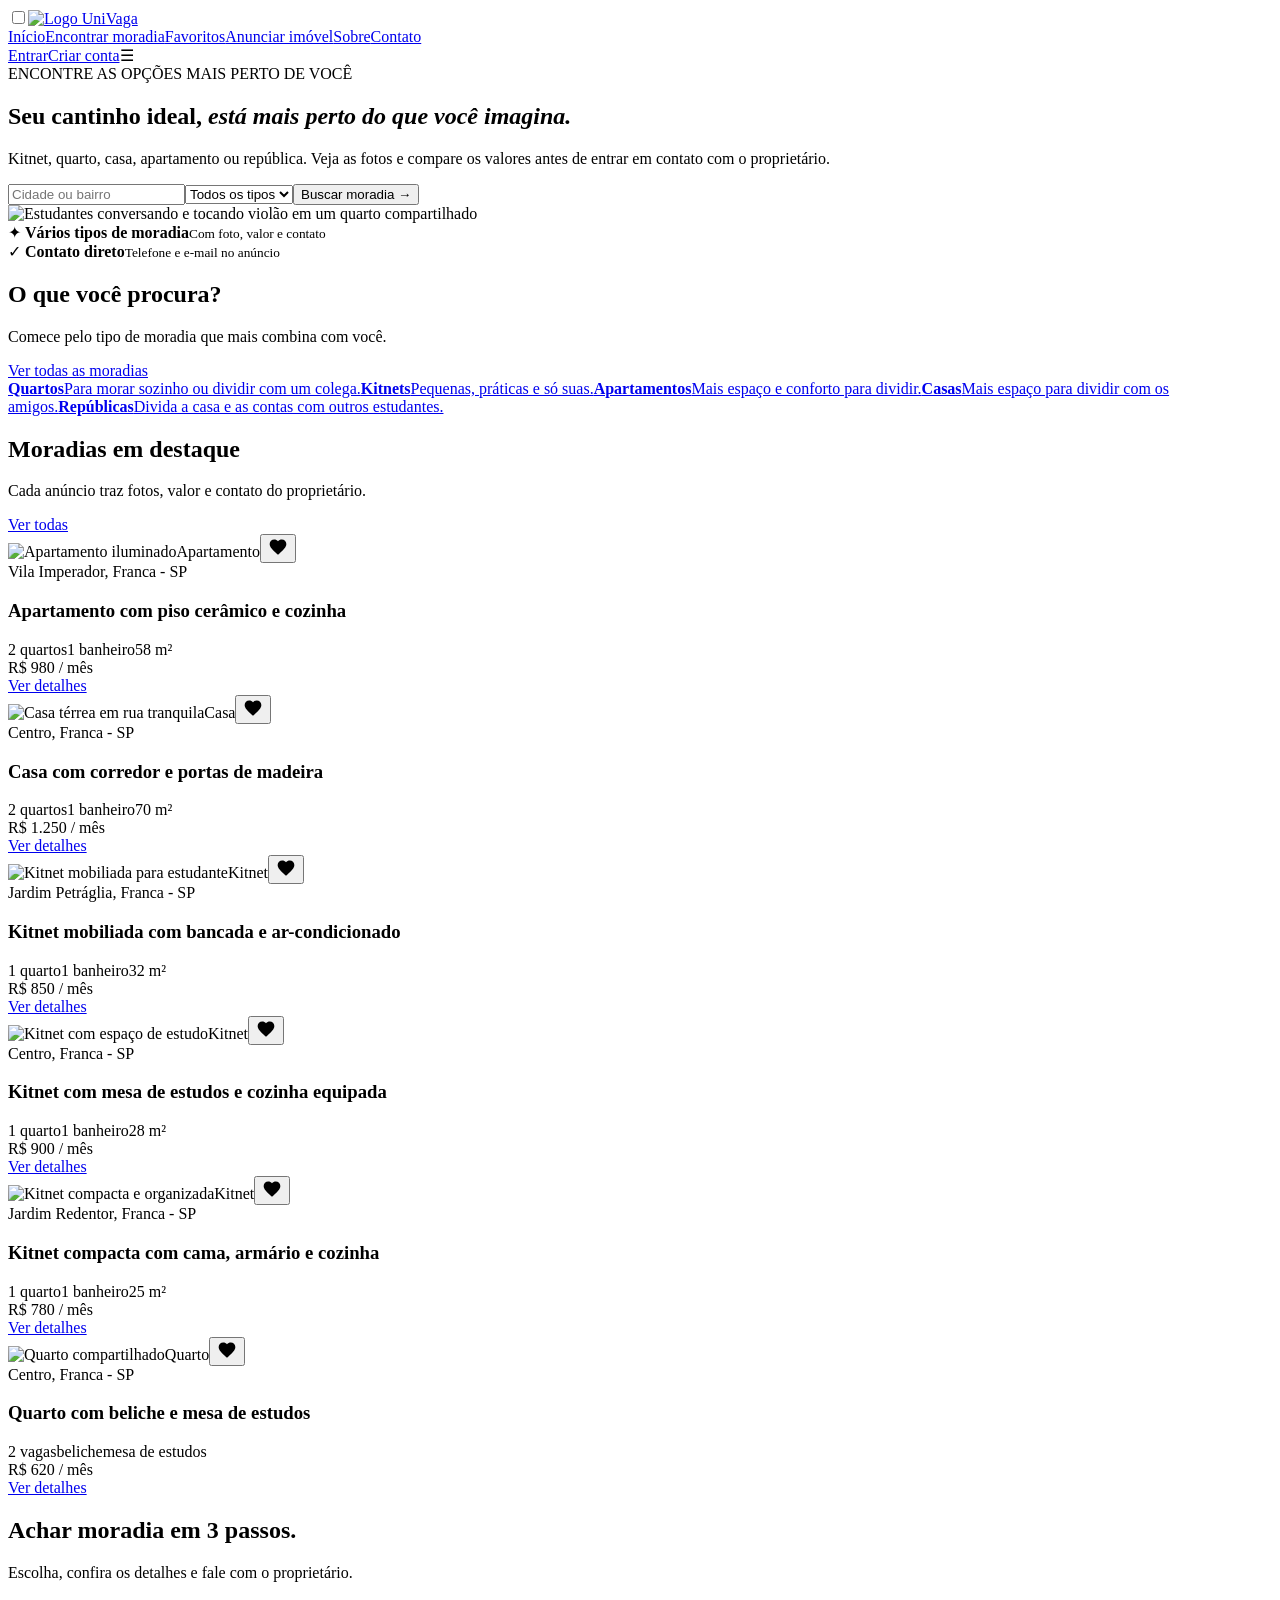
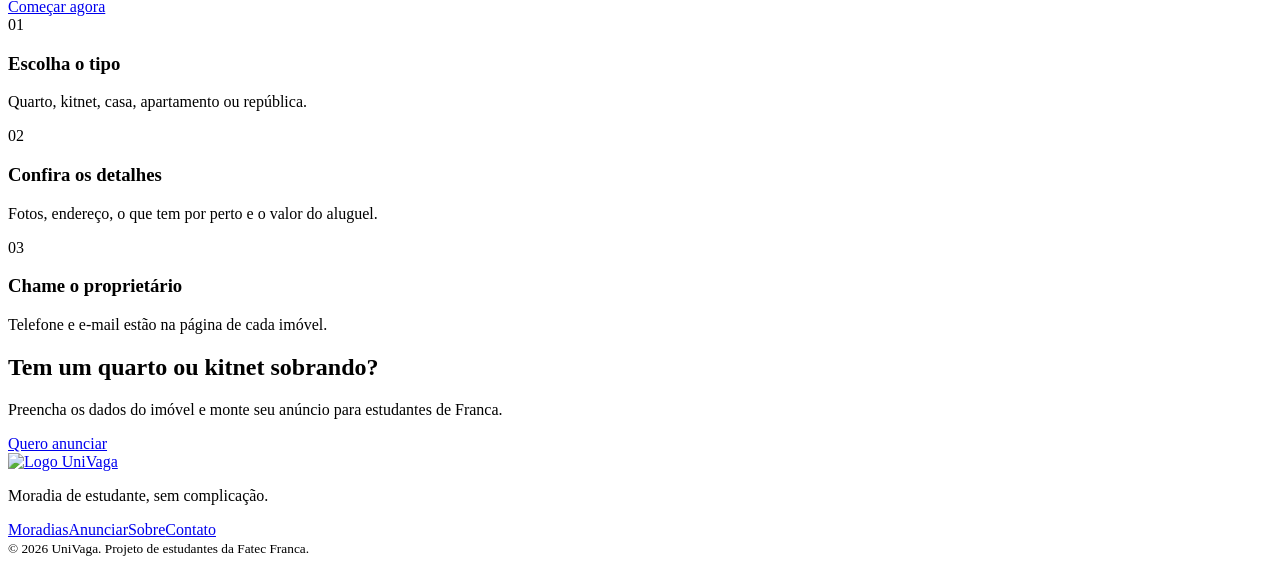
==== index.html @ 0ebf96d7 "Add files via upload" ====
<!doctype html>
<html lang="pt-BR">
  <head>
    <meta charset="utf-8" />
    <meta name="viewport" content="width=device-width,initial-scale=1" />
    <title>Início — UniVaga</title>
        <link rel="preconnect" href="https://fonts.googleapis.com" />
    <link rel="preconnect" href="https://fonts.gstatic.com" crossorigin />
    <link href="https://fonts.googleapis.com/css2?family=Lora:wght@600;700&family=Public+Sans:wght@400;500;600;700&display=swap" rel="stylesheet" />
    <link rel="stylesheet" href="css/style.css" />
  </head>
  <body class="">
    <header class="site-header">
      <input
        type="checkbox"
        id="menu-check"
        class="menu-check"
        aria-hidden="true"
      /><a class="brand" href="index.html" aria-label="UniVaga início"
        ><span class="brand-mark"
          ><img src="foto/logo.png" alt="Logo UniVaga" /></span
      ></a>
      <nav class="main-nav">
        <a class="active" href="index.html">Início</a
        ><a href="buscar.html">Encontrar moradia</a
        ><a href="favoritos.html">Favoritos</a
        ><a href="anunciar.html">Anunciar imóvel</a><a href="sobre.html">Sobre</a><a href="contato.html">Contato</a>
      </nav>
      <div class="header-actions">
        <a class="text-link" href="login.html">Entrar</a
        ><a class="btn btn-primary btn-small" href="cadastro.html"
          >Criar conta</a
        ><label class="menu-toggle" for="menu-check" aria-label="Abrir menu"
          >☰</label
        >
      </div>
    </header>
    <main>
      <section class="hero">
        <div class="hero-copy">
          <span class="eyebrow"><span class="eyebrow-dot"></span>ENCONTRE AS OPÇÕES MAIS PERTO DE VOCÊ</span>
          <h1>Seu cantinho ideal, <em>está mais perto do que você imagina.</em></h1>
          <p>
            Kitnet, quarto, casa, apartamento ou república. Veja as fotos e compare
            os valores antes de entrar em contato com o proprietário.
          </p>
          <form class="hero-search" action="buscar.html" method="get">
            <label class="search-field"
              ><input name="q" placeholder="Cidade ou bairro" /></label
            ><label class="search-field"
              ><select name="tipo">
                <option value="">Todos os tipos</option>
                <option>Quarto</option>
                <option>Kitnet</option>
                <option>Apartamento</option>
                <option>Casa</option>
                <option>República</option>
              </select></label
            ><button class="btn btn-primary" type="submit">
              Buscar moradia →</button>
          </form>
        </div>
        <div class="hero-visual">
          <div class="hero-photo">
            <img
              class="main-photo"
              src="foto/hero-estudantes.jpg"
              alt="Estudantes conversando e tocando violão em um quarto compartilhado"
            />
          </div>
          <div class="floating-note note-top">
            <span class="note-icon">✦</span>
            <span><strong>Vários tipos de moradia</strong><small>Com foto, valor e contato</small></span>
          </div>
          <div class="floating-note note-bottom">
            <span class="note-icon">✓</span>
            <span><strong>Contato direto</strong><small>Telefone e e-mail no anúncio</small></span>
          </div>
        </div>
      </section>
      <section class="type-section section-wrap">
        <div class="section-heading">
          <div>
            <h2>O que você procura?</h2>
            <p>Comece pelo tipo de moradia que mais combina com você.</p>
          </div>
          <a class="arrow-link" href="buscar.html">Ver todas as moradias</a>
        </div>
        <div class="type-grid">
          <a class="type-card" href="buscar.html?tipo=Quarto"
            ><strong>Quartos</strong
            ><span>Para morar sozinho ou dividir com um colega.</span
            ></a
          ><a class="type-card" href="buscar.html?tipo=Kitnet"
            ><strong>Kitnets</strong
            ><span>Pequenas, práticas e só suas.</span
            ></a
          ><a class="type-card" href="buscar.html?tipo=Apartamento"
            ><strong>Apartamentos</strong
            ><span>Mais espaço e conforto para dividir.</span
            ></a
          ><a class="type-card" href="buscar.html?tipo=Casa"
            ><strong>Casas</strong
            ><span>Mais espaço para dividir com os amigos.</span
            ></a
          ><a class="type-card" href="buscar.html?tipo=República"
            ><strong>Repúblicas</strong
            ><span>Divida a casa e as contas com outros estudantes.</span
            ></a
          >
        </div>
      </section>
      <section class="featured-section">
        <div class="section-wrap">
          <div class="section-heading">
            <div>
              <h2>Moradias em destaque</h2>
              <p>Cada anúncio traz fotos, valor e contato do proprietário.</p>
            </div>
            <a class="arrow-link" href="buscar.html">Ver todas</a>
          </div>
          <div class="listing-grid">
            <article class="listing-card" data-id="imovel-1" data-tipo="Apartamento" data-preco="980">
              <div class="listing-image">
                <img
                  src="foto/cozinha-apartamento.jpg"
                  alt="Apartamento iluminado"
                /><span class="listing-tag">Apartamento</span><button type="button" class="favorite-btn" data-fav="imovel-1" aria-pressed="false" aria-label="Salvar nos favoritos"><svg viewBox="0 0 24 24" width="20" height="20" aria-hidden="true"><path d="M12 21.35l-1.45-1.32C5.4 15.36 2 12.28 2 8.5 2 5.42 4.42 3 7.5 3c1.74 0 3.41.81 4.5 2.09C13.09 3.81 14.76 3 16.5 3 19.58 3 22 5.42 22 8.5c0 3.78-3.4 6.86-8.55 11.54L12 21.35z"/></svg></button>
              </div>
              <div class="listing-content">
                <div class="listing-location">
                  Vila Imperador, Franca - SP
                </div>
                <h3 class="listing-title">
                  Apartamento com piso cerâmico e cozinha
                </h3>
                <div class="listing-features">
                  <span>2 quartos</span><span>1 banheiro</span
                  ><span>58 m²</span>
                </div>
                <div class="listing-bottom">
                  <div class="listing-price">R$ 980 / mês</div>
                  <a class="detail-link" href="detalhes.html#imovel-1"
                    >Ver detalhes</a
                  >
                </div>
              </div>
            </article>
            <article class="listing-card" data-id="imovel-2" data-tipo="Casa" data-preco="1250">
              <div class="listing-image">
                <img
                  src="foto/casa-fachada-2.jpg"
                  alt="Casa térrea em rua tranquila"
                /><span class="listing-tag">Casa</span><button type="button" class="favorite-btn" data-fav="imovel-2" aria-pressed="false" aria-label="Salvar nos favoritos"><svg viewBox="0 0 24 24" width="20" height="20" aria-hidden="true"><path d="M12 21.35l-1.45-1.32C5.4 15.36 2 12.28 2 8.5 2 5.42 4.42 3 7.5 3c1.74 0 3.41.81 4.5 2.09C13.09 3.81 14.76 3 16.5 3 19.58 3 22 5.42 22 8.5c0 3.78-3.4 6.86-8.55 11.54L12 21.35z"/></svg></button>
              </div>
              <div class="listing-content">
                <div class="listing-location">Centro, Franca - SP</div>
                <h3 class="listing-title">
                  Casa com corredor e portas de madeira
                </h3>
                <div class="listing-features">
                  <span>2 quartos</span><span>1 banheiro</span
                  ><span>70 m²</span>
                </div>
                <div class="listing-bottom">
                  <div class="listing-price">R$ 1.250 / mês</div>
                  <a class="detail-link" href="detalhes.html#imovel-2"
                    >Ver detalhes</a
                  >
                </div>
              </div>
            </article>
            <article class="listing-card" data-id="imovel-3" data-tipo="Kitnet" data-preco="850">
              <div class="listing-image">
                <img
                  src="foto/kitnet-1.jpg"
                  alt="Kitnet mobiliada para estudante"
                /><span class="listing-tag">Kitnet</span><button type="button" class="favorite-btn" data-fav="imovel-3" aria-pressed="false" aria-label="Salvar nos favoritos"><svg viewBox="0 0 24 24" width="20" height="20" aria-hidden="true"><path d="M12 21.35l-1.45-1.32C5.4 15.36 2 12.28 2 8.5 2 5.42 4.42 3 7.5 3c1.74 0 3.41.81 4.5 2.09C13.09 3.81 14.76 3 16.5 3 19.58 3 22 5.42 22 8.5c0 3.78-3.4 6.86-8.55 11.54L12 21.35z"/></svg></button>
              </div>
              <div class="listing-content">
                <div class="listing-location">
                  Jardim Petráglia, Franca - SP
                </div>
                <h3 class="listing-title">
                  Kitnet mobiliada com bancada e ar-condicionado
                </h3>
                <div class="listing-features">
                  <span>1 quarto</span><span>1 banheiro</span
                  ><span>32 m²</span>
                </div>
                <div class="listing-bottom">
                  <div class="listing-price">R$ 850 / mês</div>
                  <a class="detail-link" href="detalhes.html#imovel-3"
                    >Ver detalhes</a
                  >
                </div>
              </div>
            </article>
            <article class="listing-card" data-id="imovel-4" data-tipo="Kitnet" data-preco="900">
              <div class="listing-image">
                <img
                  src="foto/kitnet-2.jpg"
                  alt="Kitnet com espaço de estudo"
                /><span class="listing-tag">Kitnet</span><button type="button" class="favorite-btn" data-fav="imovel-4" aria-pressed="false" aria-label="Salvar nos favoritos"><svg viewBox="0 0 24 24" width="20" height="20" aria-hidden="true"><path d="M12 21.35l-1.45-1.32C5.4 15.36 2 12.28 2 8.5 2 5.42 4.42 3 7.5 3c1.74 0 3.41.81 4.5 2.09C13.09 3.81 14.76 3 16.5 3 19.58 3 22 5.42 22 8.5c0 3.78-3.4 6.86-8.55 11.54L12 21.35z"/></svg></button>
              </div>
              <div class="listing-content">
                <div class="listing-location">Centro, Franca - SP</div>
                <h3 class="listing-title">
                  Kitnet com mesa de estudos e cozinha equipada
                </h3>
                <div class="listing-features">
                  <span>1 quarto</span><span>1 banheiro</span
                  ><span>28 m²</span>
                </div>
                <div class="listing-bottom">
                  <div class="listing-price">R$ 900 / mês</div>
                  <a class="detail-link" href="detalhes.html#imovel-4"
                    >Ver detalhes</a
                  >
                </div>
              </div>
            </article>
            <article class="listing-card" data-id="imovel-5" data-tipo="Kitnet" data-preco="780">
              <div class="listing-image">
                <img
                  src="foto/kitnet-3.jpg"
                  alt="Kitnet compacta e organizada"
                /><span class="listing-tag">Kitnet</span><button type="button" class="favorite-btn" data-fav="imovel-5" aria-pressed="false" aria-label="Salvar nos favoritos"><svg viewBox="0 0 24 24" width="20" height="20" aria-hidden="true"><path d="M12 21.35l-1.45-1.32C5.4 15.36 2 12.28 2 8.5 2 5.42 4.42 3 7.5 3c1.74 0 3.41.81 4.5 2.09C13.09 3.81 14.76 3 16.5 3 19.58 3 22 5.42 22 8.5c0 3.78-3.4 6.86-8.55 11.54L12 21.35z"/></svg></button>
              </div>
              <div class="listing-content">
                <div class="listing-location">
                  Jardim Redentor, Franca - SP
                </div>
                <h3 class="listing-title">
                  Kitnet compacta com cama, armário e cozinha
                </h3>
                <div class="listing-features">
                  <span>1 quarto</span><span>1 banheiro</span
                  ><span>25 m²</span>
                </div>
                <div class="listing-bottom">
                  <div class="listing-price">R$ 780 / mês</div>
                  <a class="detail-link" href="detalhes.html#imovel-5"
                    >Ver detalhes</a
                  >
                </div>
              </div>
            </article>
            <article class="listing-card" data-id="imovel-6" data-tipo="Quarto" data-preco="620">
              <div class="listing-image">
                <img
                  src="foto/quarto-compartilhado-1.jpg"
                  alt="Quarto compartilhado"
                /><span class="listing-tag">Quarto</span><button type="button" class="favorite-btn" data-fav="imovel-6" aria-pressed="false" aria-label="Salvar nos favoritos"><svg viewBox="0 0 24 24" width="20" height="20" aria-hidden="true"><path d="M12 21.35l-1.45-1.32C5.4 15.36 2 12.28 2 8.5 2 5.42 4.42 3 7.5 3c1.74 0 3.41.81 4.5 2.09C13.09 3.81 14.76 3 16.5 3 19.58 3 22 5.42 22 8.5c0 3.78-3.4 6.86-8.55 11.54L12 21.35z"/></svg></button>
              </div>
              <div class="listing-content">
                <div class="listing-location">Centro, Franca - SP</div>
                <h3 class="listing-title">
                  Quarto com beliche e mesa de estudos
                </h3>
                <div class="listing-features">
                  <span>2 vagas</span><span>beliche</span
                  ><span>mesa de estudos</span>
                </div>
                <div class="listing-bottom">
                  <div class="listing-price">R$ 620 / mês</div>
                  <a class="detail-link" href="detalhes.html#imovel-6"
                    >Ver detalhes</a
                  >
                </div>
              </div>
            </article>
          </div>
        </div>
      </section>
      <section class="steps-section section-wrap">
        <div class="steps-intro">
          <h2>Achar moradia em 3 passos.</h2>
          <p>Escolha, confira os detalhes e fale com o proprietário.</p>
          <a class="btn btn-primary" href="buscar.html">Começar agora</a>
        </div>
        <div class="steps-list">
          <article>
            <span class="step-number">01</span>
            <div>
              <h3>Escolha o tipo</h3>
              <p>Quarto, kitnet, casa, apartamento ou república.</p>
            </div>
          </article>
          <article>
            <span class="step-number">02</span>
            <div>
              <h3>Confira os detalhes</h3>
              <p>Fotos, endereço, o que tem por perto e o valor do aluguel.</p>
            </div>
          </article>
          <article>
            <span class="step-number">03</span>
            <div>
              <h3>Chame o proprietário</h3>
              <p>Telefone e e-mail estão na página de cada imóvel.</p>
            </div>
          </article>
        </div>
      </section>
      <section class="owner-cta">
        <div>
          <h2>Tem um quarto ou kitnet sobrando?</h2>
          <p>
            Preencha os dados do imóvel e monte seu anúncio para estudantes de
            Franca.
          </p>
        </div>
        <a class="btn btn-white" href="anunciar.html">Quero anunciar</a>
      </section>
    </main>
    <footer class="site-footer">
      <a class="brand footer-brand" href="index.html"
        ><span class="brand-mark"
          ><img src="foto/logo.png" alt="Logo UniVaga" /></span
      ></a>
      <p>Moradia de estudante, sem complicação.</p>
      <div class="footer-links">
        <a href="buscar.html">Moradias</a><a href="anunciar.html">Anunciar</a
        ><a href="sobre.html">Sobre</a
        ><a href="contato.html">Contato</a>
      </div>
      <small>© 2026 UniVaga. Projeto de estudantes da Fatec Franca.</small>
    </footer>
    <script src="js/main.js" defer></script>
  </body>
</html>
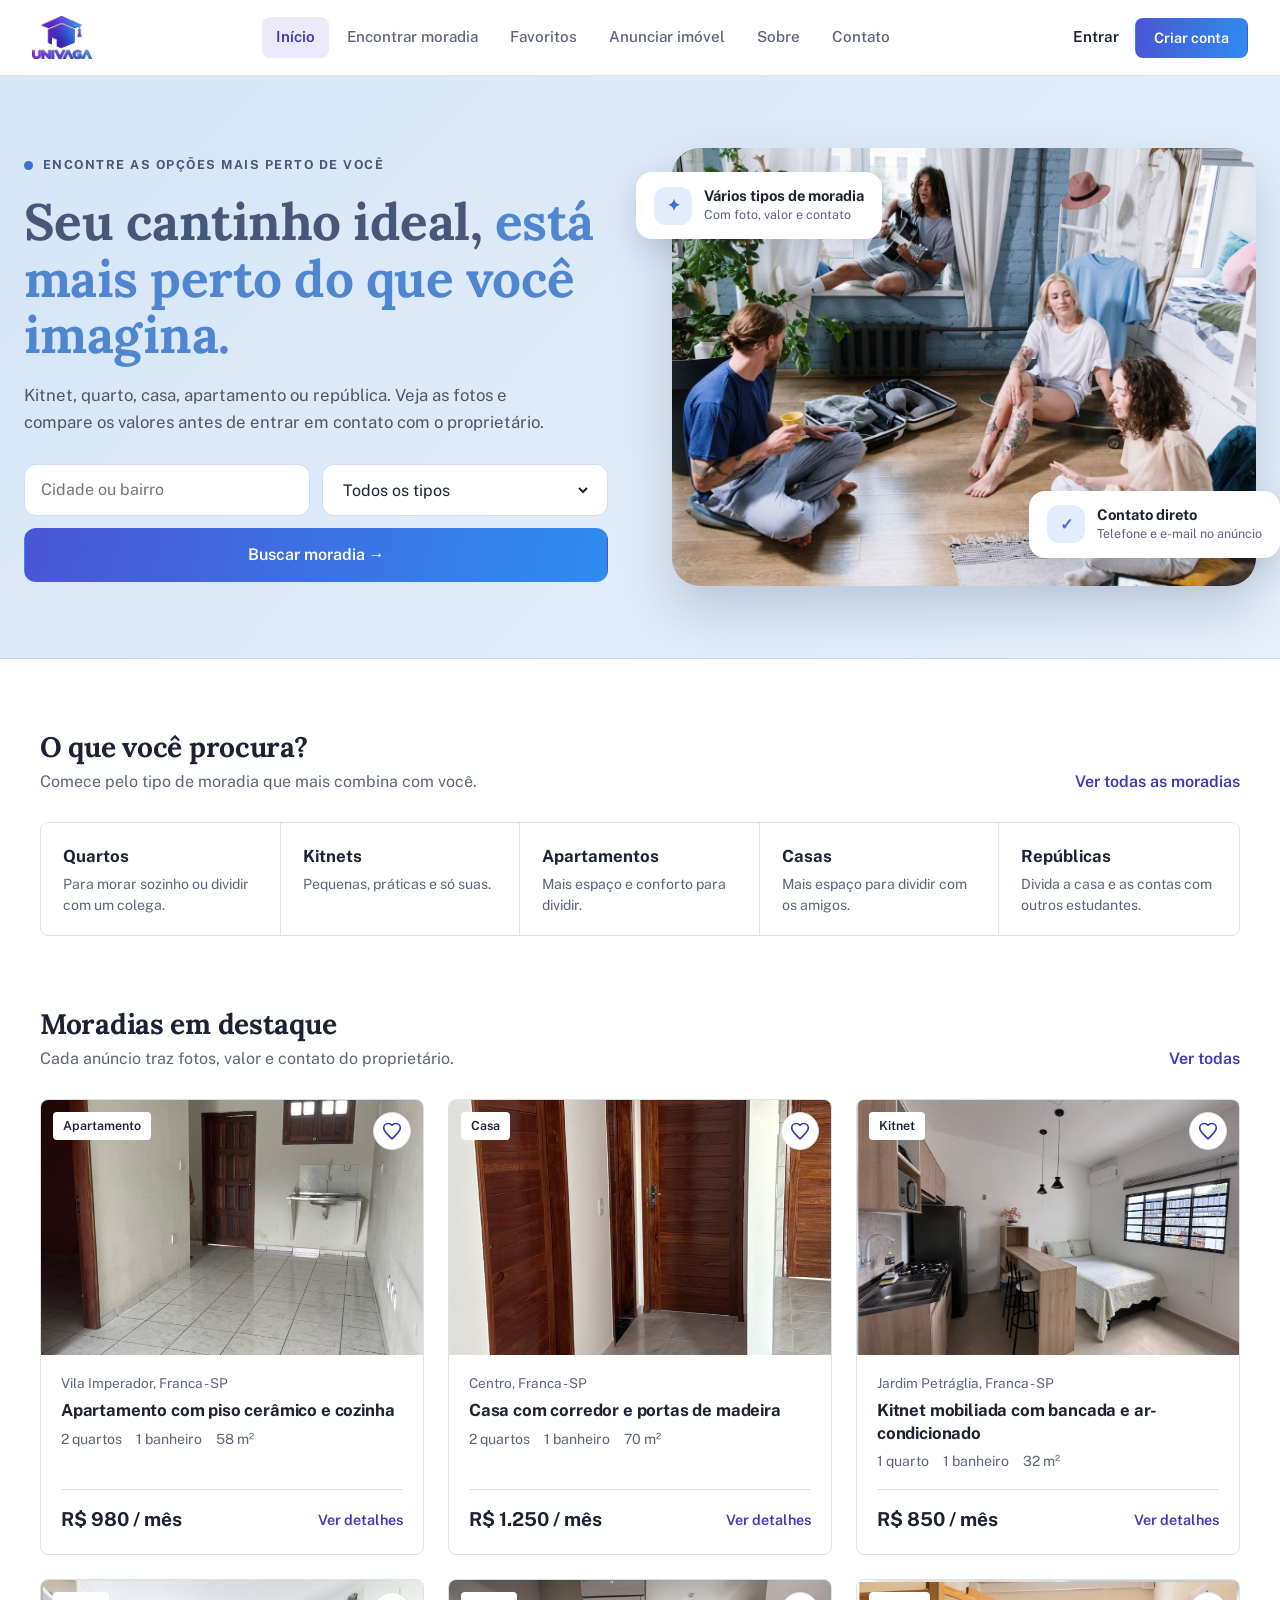
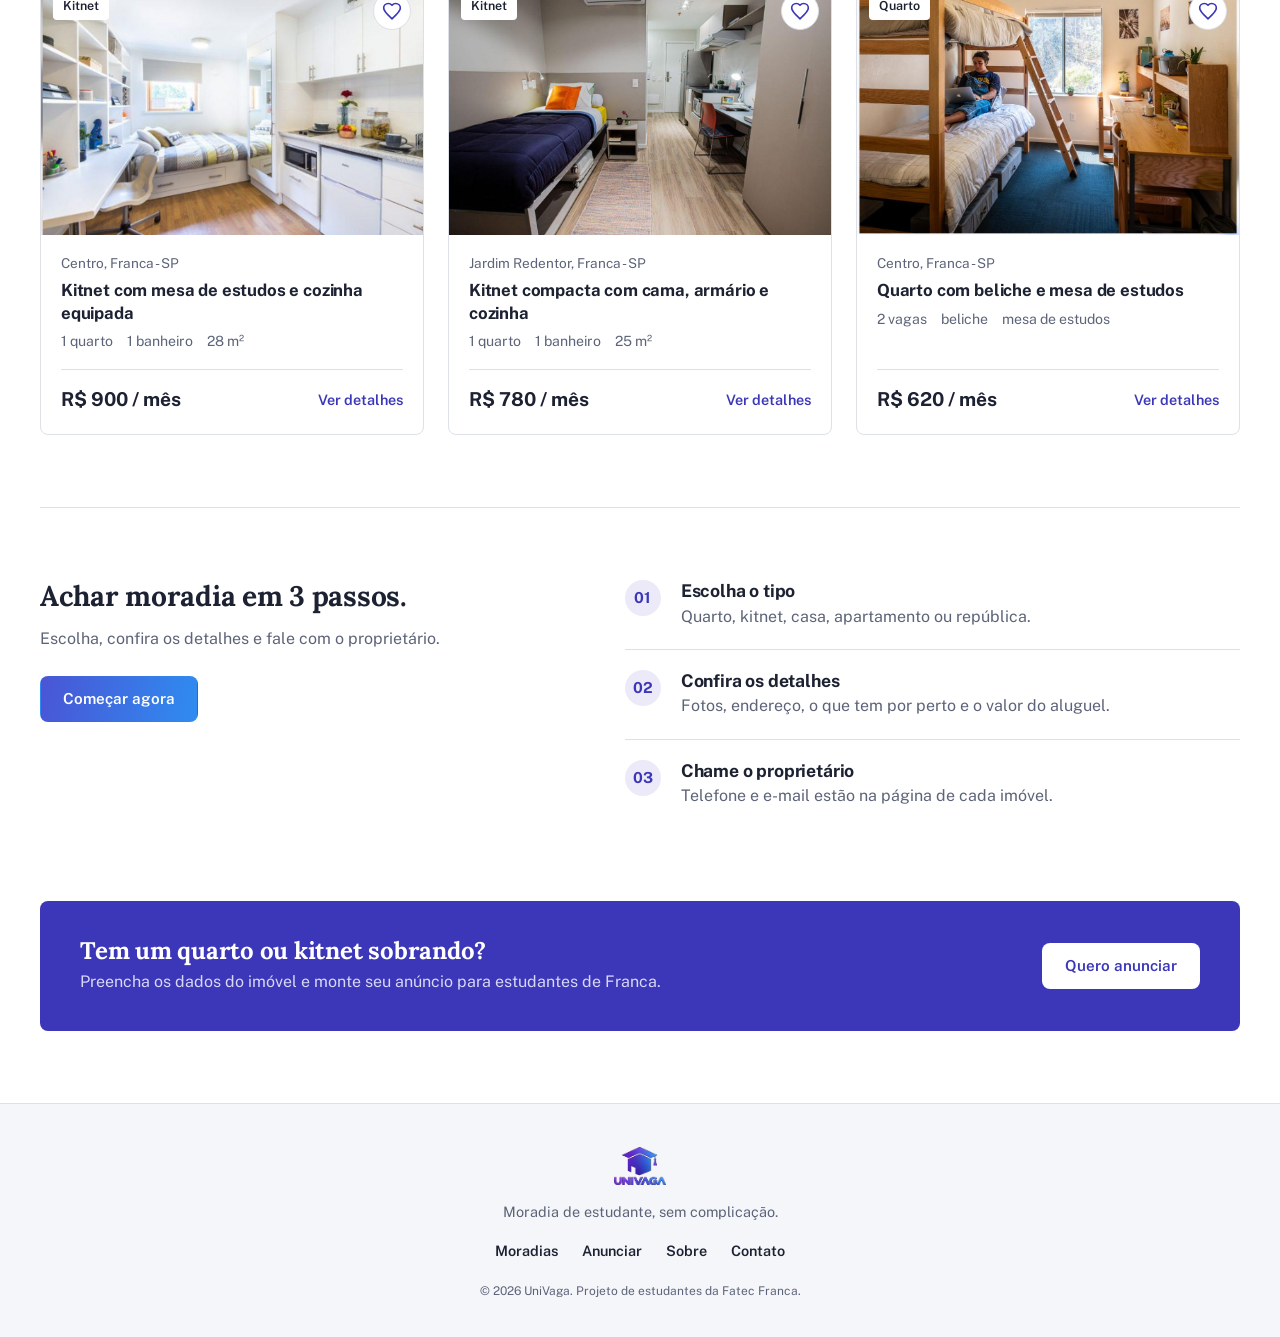
==== commit a1488624: "Atualiza README com links do Figma e do vídeo" ====
--- a/index.html
+++ b/index.html
@@ -4,35 +4,19 @@
     <meta charset="utf-8" />
     <meta name="viewport" content="width=device-width,initial-scale=1" />
     <title>Início — UniVaga</title>
-        <link rel="preconnect" href="https://fonts.googleapis.com" />
+    <link rel="preconnect" href="https://fonts.googleapis.com" />
     <link rel="preconnect" href="https://fonts.gstatic.com" crossorigin />
     <link href="https://fonts.googleapis.com/css2?family=Lora:wght@600;700&family=Public+Sans:wght@400;500;600;700&display=swap" rel="stylesheet" />
     <link rel="stylesheet" href="css/style.css" />
   </head>
   <body class="">
     <header class="site-header">
-      <input
-        type="checkbox"
-        id="menu-check"
-        class="menu-check"
-        aria-hidden="true"
-      /><a class="brand" href="index.html" aria-label="UniVaga início"
-        ><span class="brand-mark"
-          ><img src="foto/logo.png" alt="Logo UniVaga" /></span
-      ></a>
+      <input type="checkbox" id="menu-check" class="menu-check" aria-hidden="true" /><a class="brand" href="index.html" aria-label="UniVaga início"><span class="brand-mark"><img src="foto/logo.png" alt="Logo UniVaga" /></span></a>
       <nav class="main-nav">
-        <a class="active" href="index.html">Início</a
-        ><a href="buscar.html">Encontrar moradia</a
-        ><a href="favoritos.html">Favoritos</a
-        ><a href="anunciar.html">Anunciar imóvel</a><a href="sobre.html">Sobre</a><a href="contato.html">Contato</a>
+        <a class="active" href="index.html">Início</a><a href="buscar.html">Encontrar moradia</a><a href="favoritos.html">Favoritos</a><a href="anunciar.html">Anunciar imóvel</a><a href="sobre.html">Sobre</a><a href="contato.html">Contato</a>
       </nav>
       <div class="header-actions">
-        <a class="text-link" href="login.html">Entrar</a
-        ><a class="btn btn-primary btn-small" href="cadastro.html"
-          >Criar conta</a
-        ><label class="menu-toggle" for="menu-check" aria-label="Abrir menu"
-          >☰</label
-        >
+        <a class="text-link" href="login.html">Entrar</a><a class="btn btn-primary btn-small" href="cadastro.html">Criar conta</a><label class="menu-toggle" for="menu-check" aria-label="Abrir menu">☰</label>
       </div>
     </header>
     <main>
@@ -45,28 +29,20 @@
             os valores antes de entrar em contato com o proprietário.
           </p>
           <form class="hero-search" action="buscar.html" method="get">
-            <label class="search-field"
-              ><input name="q" placeholder="Cidade ou bairro" /></label
-            ><label class="search-field"
-              ><select name="tipo">
+            <label class="search-field"><input name="q" placeholder="Cidade ou bairro" /></label><label class="search-field"><select name="tipo">
                 <option value="">Todos os tipos</option>
                 <option>Quarto</option>
                 <option>Kitnet</option>
                 <option>Apartamento</option>
                 <option>Casa</option>
                 <option>República</option>
-              </select></label
-            ><button class="btn btn-primary" type="submit">
+              </select></label><button class="btn btn-primary" type="submit">
               Buscar moradia →</button>
           </form>
         </div>
         <div class="hero-visual">
           <div class="hero-photo">
-            <img
-              class="main-photo"
-              src="foto/hero-estudantes.jpg"
-              alt="Estudantes conversando e tocando violão em um quarto compartilhado"
-            />
+            <img class="main-photo" src="foto/hero-estudantes.jpg" alt="Estudantes conversando e tocando violão em um quarto compartilhado" />
           </div>
           <div class="floating-note note-top">
             <span class="note-icon">✦</span>
@@ -87,27 +63,7 @@
           <a class="arrow-link" href="buscar.html">Ver todas as moradias</a>
         </div>
         <div class="type-grid">
-          <a class="type-card" href="buscar.html?tipo=Quarto"
-            ><strong>Quartos</strong
-            ><span>Para morar sozinho ou dividir com um colega.</span
-            ></a
-          ><a class="type-card" href="buscar.html?tipo=Kitnet"
-            ><strong>Kitnets</strong
-            ><span>Pequenas, práticas e só suas.</span
-            ></a
-          ><a class="type-card" href="buscar.html?tipo=Apartamento"
-            ><strong>Apartamentos</strong
-            ><span>Mais espaço e conforto para dividir.</span
-            ></a
-          ><a class="type-card" href="buscar.html?tipo=Casa"
-            ><strong>Casas</strong
-            ><span>Mais espaço para dividir com os amigos.</span
-            ></a
-          ><a class="type-card" href="buscar.html?tipo=República"
-            ><strong>Repúblicas</strong
-            ><span>Divida a casa e as contas com outros estudantes.</span
-            ></a
-          >
+          <a class="type-card" href="buscar.html?tipo=Quarto"><strong>Quartos</strong><span>Para morar sozinho ou dividir com um colega.</span></a><a class="type-card" href="buscar.html?tipo=Kitnet"><strong>Kitnets</strong><span>Pequenas, práticas e só suas.</span></a><a class="type-card" href="buscar.html?tipo=Apartamento"><strong>Apartamentos</strong><span>Mais espaço e conforto para dividir.</span></a><a class="type-card" href="buscar.html?tipo=Casa"><strong>Casas</strong><span>Mais espaço para dividir com os amigos.</span></a><a class="type-card" href="buscar.html?tipo=República"><strong>Repúblicas</strong><span>Divida a casa e as contas com outros estudantes.</span></a>
         </div>
       </section>
       <section class="featured-section">
@@ -122,10 +78,7 @@
           <div class="listing-grid">
             <article class="listing-card" data-id="imovel-1" data-tipo="Apartamento" data-preco="980">
               <div class="listing-image">
-                <img
-                  src="foto/cozinha-apartamento.jpg"
-                  alt="Apartamento iluminado"
-                /><span class="listing-tag">Apartamento</span><button type="button" class="favorite-btn" data-fav="imovel-1" aria-pressed="false" aria-label="Salvar nos favoritos"><svg viewBox="0 0 24 24" width="20" height="20" aria-hidden="true"><path d="M12 21.35l-1.45-1.32C5.4 15.36 2 12.28 2 8.5 2 5.42 4.42 3 7.5 3c1.74 0 3.41.81 4.5 2.09C13.09 3.81 14.76 3 16.5 3 19.58 3 22 5.42 22 8.5c0 3.78-3.4 6.86-8.55 11.54L12 21.35z"/></svg></button>
+                <img src="foto/cozinha-apartamento.jpg" alt="Apartamento iluminado" /><span class="listing-tag">Apartamento</span><button type="button" class="favorite-btn" data-fav="imovel-1" aria-pressed="false" aria-label="Salvar nos favoritos"><svg viewBox="0 0 24 24" width="20" height="20" aria-hidden="true"><path d="M12 21.35l-1.45-1.32C5.4 15.36 2 12.28 2 8.5 2 5.42 4.42 3 7.5 3c1.74 0 3.41.81 4.5 2.09C13.09 3.81 14.76 3 16.5 3 19.58 3 22 5.42 22 8.5c0 3.78-3.4 6.86-8.55 11.54L12 21.35z"/></svg></button>
               </div>
               <div class="listing-content">
                 <div class="listing-location">
@@ -135,23 +88,17 @@
                   Apartamento com piso cerâmico e cozinha
                 </h3>
                 <div class="listing-features">
-                  <span>2 quartos</span><span>1 banheiro</span
-                  ><span>58 m²</span>
+                  <span>2 quartos</span><span>1 banheiro</span><span>58 m²</span>
                 </div>
                 <div class="listing-bottom">
                   <div class="listing-price">R$ 980 / mês</div>
-                  <a class="detail-link" href="detalhes.html#imovel-1"
-                    >Ver detalhes</a
-                  >
+                  <a class="detail-link" href="detalhes.html#imovel-1">Ver detalhes</a>
                 </div>
               </div>
             </article>
             <article class="listing-card" data-id="imovel-2" data-tipo="Casa" data-preco="1250">
               <div class="listing-image">
-                <img
-                  src="foto/casa-fachada-2.jpg"
-                  alt="Casa térrea em rua tranquila"
-                /><span class="listing-tag">Casa</span><button type="button" class="favorite-btn" data-fav="imovel-2" aria-pressed="false" aria-label="Salvar nos favoritos"><svg viewBox="0 0 24 24" width="20" height="20" aria-hidden="true"><path d="M12 21.35l-1.45-1.32C5.4 15.36 2 12.28 2 8.5 2 5.42 4.42 3 7.5 3c1.74 0 3.41.81 4.5 2.09C13.09 3.81 14.76 3 16.5 3 19.58 3 22 5.42 22 8.5c0 3.78-3.4 6.86-8.55 11.54L12 21.35z"/></svg></button>
+                <img src="foto/casa-fachada-2.jpg" alt="Casa térrea em rua tranquila" /><span class="listing-tag">Casa</span><button type="button" class="favorite-btn" data-fav="imovel-2" aria-pressed="false" aria-label="Salvar nos favoritos"><svg viewBox="0 0 24 24" width="20" height="20" aria-hidden="true"><path d="M12 21.35l-1.45-1.32C5.4 15.36 2 12.28 2 8.5 2 5.42 4.42 3 7.5 3c1.74 0 3.41.81 4.5 2.09C13.09 3.81 14.76 3 16.5 3 19.58 3 22 5.42 22 8.5c0 3.78-3.4 6.86-8.55 11.54L12 21.35z"/></svg></button>
               </div>
               <div class="listing-content">
                 <div class="listing-location">Centro, Franca - SP</div>
@@ -159,23 +106,17 @@
                   Casa com corredor e portas de madeira
                 </h3>
                 <div class="listing-features">
-                  <span>2 quartos</span><span>1 banheiro</span
-                  ><span>70 m²</span>
+                  <span>2 quartos</span><span>1 banheiro</span><span>70 m²</span>
                 </div>
                 <div class="listing-bottom">
                   <div class="listing-price">R$ 1.250 / mês</div>
-                  <a class="detail-link" href="detalhes.html#imovel-2"
-                    >Ver detalhes</a
-                  >
+                  <a class="detail-link" href="detalhes.html#imovel-2">Ver detalhes</a>
                 </div>
               </div>
             </article>
             <article class="listing-card" data-id="imovel-3" data-tipo="Kitnet" data-preco="850">
               <div class="listing-image">
-                <img
-                  src="foto/kitnet-1.jpg"
-                  alt="Kitnet mobiliada para estudante"
-                /><span class="listing-tag">Kitnet</span><button type="button" class="favorite-btn" data-fav="imovel-3" aria-pressed="false" aria-label="Salvar nos favoritos"><svg viewBox="0 0 24 24" width="20" height="20" aria-hidden="true"><path d="M12 21.35l-1.45-1.32C5.4 15.36 2 12.28 2 8.5 2 5.42 4.42 3 7.5 3c1.74 0 3.41.81 4.5 2.09C13.09 3.81 14.76 3 16.5 3 19.58 3 22 5.42 22 8.5c0 3.78-3.4 6.86-8.55 11.54L12 21.35z"/></svg></button>
+                <img src="foto/kitnet-1.jpg" alt="Kitnet mobiliada para estudante" /><span class="listing-tag">Kitnet</span><button type="button" class="favorite-btn" data-fav="imovel-3" aria-pressed="false" aria-label="Salvar nos favoritos"><svg viewBox="0 0 24 24" width="20" height="20" aria-hidden="true"><path d="M12 21.35l-1.45-1.32C5.4 15.36 2 12.28 2 8.5 2 5.42 4.42 3 7.5 3c1.74 0 3.41.81 4.5 2.09C13.09 3.81 14.76 3 16.5 3 19.58 3 22 5.42 22 8.5c0 3.78-3.4 6.86-8.55 11.54L12 21.35z"/></svg></button>
               </div>
               <div class="listing-content">
                 <div class="listing-location">
@@ -185,23 +126,17 @@
                   Kitnet mobiliada com bancada e ar-condicionado
                 </h3>
                 <div class="listing-features">
-                  <span>1 quarto</span><span>1 banheiro</span
-                  ><span>32 m²</span>
+                  <span>1 quarto</span><span>1 banheiro</span><span>32 m²</span>
                 </div>
                 <div class="listing-bottom">
                   <div class="listing-price">R$ 850 / mês</div>
-                  <a class="detail-link" href="detalhes.html#imovel-3"
-                    >Ver detalhes</a
-                  >
+                  <a class="detail-link" href="detalhes.html#imovel-3">Ver detalhes</a>
                 </div>
               </div>
             </article>
             <article class="listing-card" data-id="imovel-4" data-tipo="Kitnet" data-preco="900">
               <div class="listing-image">
-                <img
-                  src="foto/kitnet-2.jpg"
-                  alt="Kitnet com espaço de estudo"
-                /><span class="listing-tag">Kitnet</span><button type="button" class="favorite-btn" data-fav="imovel-4" aria-pressed="false" aria-label="Salvar nos favoritos"><svg viewBox="0 0 24 24" width="20" height="20" aria-hidden="true"><path d="M12 21.35l-1.45-1.32C5.4 15.36 2 12.28 2 8.5 2 5.42 4.42 3 7.5 3c1.74 0 3.41.81 4.5 2.09C13.09 3.81 14.76 3 16.5 3 19.58 3 22 5.42 22 8.5c0 3.78-3.4 6.86-8.55 11.54L12 21.35z"/></svg></button>
+                <img src="foto/kitnet-2.jpg" alt="Kitnet com espaço de estudo" /><span class="listing-tag">Kitnet</span><button type="button" class="favorite-btn" data-fav="imovel-4" aria-pressed="false" aria-label="Salvar nos favoritos"><svg viewBox="0 0 24 24" width="20" height="20" aria-hidden="true"><path d="M12 21.35l-1.45-1.32C5.4 15.36 2 12.28 2 8.5 2 5.42 4.42 3 7.5 3c1.74 0 3.41.81 4.5 2.09C13.09 3.81 14.76 3 16.5 3 19.58 3 22 5.42 22 8.5c0 3.78-3.4 6.86-8.55 11.54L12 21.35z"/></svg></button>
               </div>
               <div class="listing-content">
                 <div class="listing-location">Centro, Franca - SP</div>
@@ -209,23 +144,17 @@
                   Kitnet com mesa de estudos e cozinha equipada
                 </h3>
                 <div class="listing-features">
-                  <span>1 quarto</span><span>1 banheiro</span
-                  ><span>28 m²</span>
+                  <span>1 quarto</span><span>1 banheiro</span><span>28 m²</span>
                 </div>
                 <div class="listing-bottom">
                   <div class="listing-price">R$ 900 / mês</div>
-                  <a class="detail-link" href="detalhes.html#imovel-4"
-                    >Ver detalhes</a
-                  >
+                  <a class="detail-link" href="detalhes.html#imovel-4">Ver detalhes</a>
                 </div>
               </div>
             </article>
             <article class="listing-card" data-id="imovel-5" data-tipo="Kitnet" data-preco="780">
               <div class="listing-image">
-                <img
-                  src="foto/kitnet-3.jpg"
-                  alt="Kitnet compacta e organizada"
-                /><span class="listing-tag">Kitnet</span><button type="button" class="favorite-btn" data-fav="imovel-5" aria-pressed="false" aria-label="Salvar nos favoritos"><svg viewBox="0 0 24 24" width="20" height="20" aria-hidden="true"><path d="M12 21.35l-1.45-1.32C5.4 15.36 2 12.28 2 8.5 2 5.42 4.42 3 7.5 3c1.74 0 3.41.81 4.5 2.09C13.09 3.81 14.76 3 16.5 3 19.58 3 22 5.42 22 8.5c0 3.78-3.4 6.86-8.55 11.54L12 21.35z"/></svg></button>
+                <img src="foto/kitnet-3.jpg" alt="Kitnet compacta e organizada" /><span class="listing-tag">Kitnet</span><button type="button" class="favorite-btn" data-fav="imovel-5" aria-pressed="false" aria-label="Salvar nos favoritos"><svg viewBox="0 0 24 24" width="20" height="20" aria-hidden="true"><path d="M12 21.35l-1.45-1.32C5.4 15.36 2 12.28 2 8.5 2 5.42 4.42 3 7.5 3c1.74 0 3.41.81 4.5 2.09C13.09 3.81 14.76 3 16.5 3 19.58 3 22 5.42 22 8.5c0 3.78-3.4 6.86-8.55 11.54L12 21.35z"/></svg></button>
               </div>
               <div class="listing-content">
                 <div class="listing-location">
@@ -235,23 +164,17 @@
                   Kitnet compacta com cama, armário e cozinha
                 </h3>
                 <div class="listing-features">
-                  <span>1 quarto</span><span>1 banheiro</span
-                  ><span>25 m²</span>
+                  <span>1 quarto</span><span>1 banheiro</span><span>25 m²</span>
                 </div>
                 <div class="listing-bottom">
                   <div class="listing-price">R$ 780 / mês</div>
-                  <a class="detail-link" href="detalhes.html#imovel-5"
-                    >Ver detalhes</a
-                  >
+                  <a class="detail-link" href="detalhes.html#imovel-5">Ver detalhes</a>
                 </div>
               </div>
             </article>
             <article class="listing-card" data-id="imovel-6" data-tipo="Quarto" data-preco="620">
               <div class="listing-image">
-                <img
-                  src="foto/quarto-compartilhado-1.jpg"
-                  alt="Quarto compartilhado"
-                /><span class="listing-tag">Quarto</span><button type="button" class="favorite-btn" data-fav="imovel-6" aria-pressed="false" aria-label="Salvar nos favoritos"><svg viewBox="0 0 24 24" width="20" height="20" aria-hidden="true"><path d="M12 21.35l-1.45-1.32C5.4 15.36 2 12.28 2 8.5 2 5.42 4.42 3 7.5 3c1.74 0 3.41.81 4.5 2.09C13.09 3.81 14.76 3 16.5 3 19.58 3 22 5.42 22 8.5c0 3.78-3.4 6.86-8.55 11.54L12 21.35z"/></svg></button>
+                <img src="foto/quarto-compartilhado-1.jpg" alt="Quarto compartilhado" /><span class="listing-tag">Quarto</span><button type="button" class="favorite-btn" data-fav="imovel-6" aria-pressed="false" aria-label="Salvar nos favoritos"><svg viewBox="0 0 24 24" width="20" height="20" aria-hidden="true"><path d="M12 21.35l-1.45-1.32C5.4 15.36 2 12.28 2 8.5 2 5.42 4.42 3 7.5 3c1.74 0 3.41.81 4.5 2.09C13.09 3.81 14.76 3 16.5 3 19.58 3 22 5.42 22 8.5c0 3.78-3.4 6.86-8.55 11.54L12 21.35z"/></svg></button>
               </div>
               <div class="listing-content">
                 <div class="listing-location">Centro, Franca - SP</div>
@@ -259,14 +182,11 @@
                   Quarto com beliche e mesa de estudos
                 </h3>
                 <div class="listing-features">
-                  <span>2 vagas</span><span>beliche</span
-                  ><span>mesa de estudos</span>
+                  <span>2 vagas</span><span>beliche</span><span>mesa de estudos</span>
                 </div>
                 <div class="listing-bottom">
                   <div class="listing-price">R$ 620 / mês</div>
-                  <a class="detail-link" href="detalhes.html#imovel-6"
-                    >Ver detalhes</a
-                  >
+                  <a class="detail-link" href="detalhes.html#imovel-6">Ver detalhes</a>
                 </div>
               </div>
             </article>
@@ -315,15 +235,10 @@
       </section>
     </main>
     <footer class="site-footer">
-      <a class="brand footer-brand" href="index.html"
-        ><span class="brand-mark"
-          ><img src="foto/logo.png" alt="Logo UniVaga" /></span
-      ></a>
+      <a class="brand footer-brand" href="index.html"><span class="brand-mark"><img src="foto/logo.png" alt="Logo UniVaga" /></span></a>
       <p>Moradia de estudante, sem complicação.</p>
       <div class="footer-links">
-        <a href="buscar.html">Moradias</a><a href="anunciar.html">Anunciar</a
-        ><a href="sobre.html">Sobre</a
-        ><a href="contato.html">Contato</a>
+        <a href="buscar.html">Moradias</a><a href="anunciar.html">Anunciar</a><a href="sobre.html">Sobre</a><a href="contato.html">Contato</a>
       </div>
       <small>© 2026 UniVaga. Projeto de estudantes da Fatec Franca.</small>
     </footer>
--- a/css/style.css
+++ b/css/style.css
@@ -0,0 +1,425 @@
+:root {
+  --accent: #3b37b8;
+  --accent-dark: #2d2a96;
+  --accent-soft: #eceaf9;
+  --ink: #1d2233;
+  --muted: #5d6479;
+  --line: #dde0e8;
+  --surface: #f5f6f9;
+  --white: #fff;
+  --radius: 8px;
+  --font: 'Public Sans', 'Segoe UI', Roboto, 'Helvetica Neue', Arial, sans-serif;
+}
+
+* { box-sizing: border-box; }
+html { scroll-behavior: smooth; }
+body {
+  margin: 0;
+  color: var(--ink);
+  background: var(--white);
+  font-family: var(--font);
+  font-size: 16px;
+  line-height: 1.6;
+}
+a { color: inherit; text-decoration: none; }
+img { max-width: 100%; }
+button, input, select, textarea { font: inherit; }
+:focus-visible { outline: 3px solid #8b88e8; outline-offset: 2px; }
+
+h1, h2, h3 { margin: 0 0 12px; line-height: 1.2; font-weight: 700; letter-spacing: -.01em; }
+h1, h2 { font-family: 'Lora', Georgia, 'Times New Roman', serif; }
+h3 { font-family: var(--font); }
+h1 { font-size: clamp(2rem, 3.4vw, 3rem); }
+h2 { font-size: clamp(1.5rem, 2.2vw, 2rem); }
+h3 { font-size: 1.1rem; }
+p { margin: 0 0 12px; }
+
+.section-wrap { width: min(1200px, calc(100% - 48px)); margin: 0 auto; }
+
+.site-header {
+  position: sticky; top: 0; z-index: 20;
+  height: 76px; padding: 0 32px;
+  display: flex; align-items: center; gap: 32px;
+  background: var(--white);
+  border-bottom: 1px solid var(--line);
+}
+.brand { display: flex; align-items: center; flex-shrink: 0; }
+.brand-mark { display: block; width: 60px; height: 60px; }
+.brand-mark img { width: 100%; height: 100%; object-fit: contain; display: block; }
+
+.main-nav { display: flex; justify-content: center; gap: 4px; flex: 1; }
+.main-nav > a {
+  padding: 8px 14px; border-radius: var(--radius);
+  font-size: .95rem; font-weight: 500; color: var(--muted);
+}
+.main-nav > a:hover { color: var(--ink); background: var(--surface); }
+.main-nav > a.active { color: var(--accent); background: var(--accent-soft); font-weight: 600; }
+
+.header-actions { display: flex; align-items: center; gap: 16px; }
+.text-link { font-size: .95rem; font-weight: 600; }
+.text-link:hover { color: var(--accent); }
+
+.menu-check { position: absolute; opacity: 0; pointer-events: none; }
+.menu-toggle {
+  display: none; cursor: pointer; font-size: 1.3rem; line-height: 1;
+  padding: 8px 12px; border: 1px solid var(--line); border-radius: var(--radius);
+}
+.menu-check:focus-visible ~ .header-actions .menu-toggle { outline: 3px solid #8b88e8; outline-offset: 2px; }
+
+.btn {
+  display: inline-flex; align-items: center; justify-content: center;
+  min-height: 46px; padding: 0 22px;
+  border: 1px solid transparent; border-radius: var(--radius);
+  font-weight: 600; font-size: .95rem; cursor: pointer;
+  transition: background-color .15s, border-color .15s;
+}
+.btn-primary { background: linear-gradient(100deg, #4a55d6, #2f8cf0); color: #fff; }
+.btn-primary:hover { background: linear-gradient(100deg, #3f49c2, #277ad6); }
+.btn-small { min-height: 40px; padding: 0 18px; font-size: .9rem; }
+.btn-quiet { background: var(--white); color: var(--ink); border-color: var(--line); }
+.btn-quiet:hover { border-color: var(--accent); color: var(--accent); }
+.btn-white { background: #fff; color: var(--accent); }
+.btn-white:hover { background: var(--accent-soft); }
+.full { width: 100%; }
+
+.hero {
+  background: linear-gradient(135deg, #d6e6f7 0%, #e6f0fb 100%);
+  border-bottom: 1px solid #c9daf0;
+  padding: 72px max(24px, calc((100% - 1240px) / 2));
+  display: grid; grid-template-columns: 1fr 1fr; gap: 64px; align-items: center;
+}
+.eyebrow {
+  display: inline-flex; align-items: center; gap: 10px; margin-bottom: 18px;
+  font-size: .78rem; font-weight: 700; letter-spacing: .12em; color: #44587a;
+}
+.eyebrow-dot { width: 9px; height: 9px; border-radius: 50%; background: #3b6fd8; }
+.hero h1 {
+  font-size: clamp(2.4rem, 4vw, 3.9rem); line-height: 1.1; max-width: 12em;
+  color: #46587a; margin-bottom: 20px;
+}
+.hero h1 em { font-style: normal; color: #4f86cf; }
+.hero-copy > p { font-size: 1.05rem; color: #4a5670; max-width: 33em; margin-bottom: 28px; }
+.hero-search { display: grid; grid-template-columns: 1fr 1fr; gap: 12px; max-width: 600px; }
+.search-field {
+  display: flex; align-items: center; min-height: 52px; padding: 0 16px;
+  background: #fff; border: 1px solid #d3deee; border-radius: 12px;
+}
+.search-field:focus-within { border-color: var(--accent); }
+.search-field input, .search-field select {
+  width: 100%; padding: 0; border: 0; outline: 0; box-shadow: none; background: transparent; color: var(--ink);
+}
+.hero-search .btn { grid-column: 1 / -1; min-height: 54px; border-radius: 12px; font-size: 1rem; }
+.hero-visual { position: relative; }
+.hero-photo {
+  border-radius: 28px; overflow: hidden; aspect-ratio: 4 / 3; background: #cfd9e8;
+  box-shadow: 0 24px 50px rgba(50, 70, 110, .22);
+}
+.hero-photo img { width: 100%; height: 100%; object-fit: cover; object-position: center 40%; display: block; }
+.floating-note {
+  position: absolute; display: flex; align-items: center; gap: 12px;
+  padding: 14px 18px; min-width: 240px; background: #fff; border-radius: 16px;
+  box-shadow: 0 12px 30px rgba(50, 70, 110, .18);
+}
+.floating-note strong { display: block; font-size: .92rem; line-height: 1.3; }
+.floating-note small { display: block; font-size: .78rem; color: var(--muted); }
+.note-icon {
+  width: 38px; height: 38px; flex-shrink: 0; border-radius: 12px; display: grid; place-items: center;
+  font-weight: 700; background: #e3ecfb; color: #3b6fd8;
+}
+.note-top { top: 24px; left: -36px; }
+.note-bottom { bottom: 28px; right: -24px; }
+
+.type-section { padding: 72px 0 24px; }
+.featured-section { padding: 48px 0 72px; }
+.section-heading {
+  display: flex; align-items: end; justify-content: space-between; gap: 24px; margin-bottom: 28px;
+}
+.section-heading h2 { margin-bottom: 4px; }
+.section-heading p { color: var(--muted); margin: 0; }
+.arrow-link { font-weight: 600; color: var(--accent); white-space: nowrap; }
+.arrow-link:hover { text-decoration: underline; }
+
+.type-grid { display: grid; grid-template-columns: repeat(5, 1fr); border: 1px solid var(--line); border-radius: var(--radius); overflow: hidden; }
+.type-card { display: block; padding: 20px 22px; background: #fff; border-right: 1px solid var(--line); }
+.type-card:last-child { border-right: 0; }
+.type-card:hover { background: var(--accent-soft); }
+.type-card strong { display: block; font-size: 1.05rem; margin-bottom: 4px; }
+.type-card span { color: var(--muted); font-size: .88rem; line-height: 1.45; display: block; }
+
+.listing-grid { display: grid; grid-template-columns: repeat(3, 1fr); gap: 24px; }
+.listing-card {
+  background: #fff; border: 1px solid var(--line); border-radius: var(--radius); overflow: hidden;
+  display: flex; flex-direction: column;
+}
+.listing-card:hover { border-color: #b9b7ea; }
+.listing-image { position: relative; aspect-ratio: 3 / 2; background: #e4e6ec; overflow: hidden; }
+.listing-image img { width: 100%; height: 100%; object-fit: cover; display: block; }
+.listing-tag {
+  position: absolute; top: 12px; left: 12px; padding: 4px 10px;
+  background: #fff; color: var(--ink); border-radius: 4px;
+  font-size: .78rem; font-weight: 600;
+}
+.listing-content { padding: 18px 20px 20px; display: flex; flex-direction: column; flex: 1; }
+.listing-location { color: var(--muted); font-size: .85rem; margin-bottom: 4px; }
+.listing-title { font-size: 1.05rem; line-height: 1.35; margin-bottom: 6px; }
+.listing-description { display: none; }
+.listing-features {
+  display: flex; flex-wrap: wrap; gap: 4px 14px; margin: 0 0 16px;
+  color: var(--muted); font-size: .88rem;
+}
+.listing-bottom {
+  margin-top: auto; padding-top: 14px; border-top: 1px solid var(--line);
+  display: flex; align-items: center; justify-content: space-between; gap: 10px;
+}
+.listing-price { font-size: 1.2rem; font-weight: 700; }
+.detail-link { font-size: .9rem; font-weight: 600; color: var(--accent); }
+.detail-link:hover { text-decoration: underline; }
+
+.steps-section {
+  padding: 72px 0; border-top: 1px solid var(--line);
+  display: grid; grid-template-columns: 1fr 1.2fr; gap: 72px; align-items: start;
+}
+.steps-intro p { color: var(--muted); max-width: 28em; margin-bottom: 24px; }
+.steps-list article { display: flex; gap: 20px; padding: 20px 0; border-bottom: 1px solid var(--line); }
+.steps-list article:first-child { padding-top: 0; }
+.steps-list article:last-child { border-bottom: 0; }
+.step-number {
+  flex-shrink: 0; width: 36px; height: 36px; border-radius: 50%;
+  display: grid; place-items: center;
+  background: var(--accent-soft); color: var(--accent); font-weight: 700; font-size: .95rem;
+}
+.steps-list h3 { margin-bottom: 2px; }
+.steps-list p { margin: 0; color: var(--muted); }
+
+.owner-cta {
+  width: min(1200px, calc(100% - 48px)); margin: 0 auto 72px; padding: 36px 40px;
+  background: var(--accent); color: #fff; border-radius: var(--radius);
+  display: flex; align-items: center; justify-content: space-between; gap: 32px;
+}
+.owner-cta h2 { color: #fff; margin-bottom: 4px; font-size: 1.5rem; }
+.owner-cta p { margin: 0; color: #d9d8f5; }
+
+.site-footer {
+  background: var(--surface); border-top: 1px solid var(--line);
+  padding: 36px 32px; text-align: center; color: var(--muted); font-size: .9rem;
+}
+.footer-brand { justify-content: center; }
+.footer-brand .brand-mark { width: 52px; height: 52px; }
+.site-footer > p { margin: 8px 0 0; }
+.footer-links { display: flex; justify-content: center; gap: 24px; margin: 16px 0; font-weight: 600; color: var(--ink); }
+.footer-links a:hover { color: var(--accent); }
+.site-footer small { color: var(--muted); }
+
+.page { padding-top: 48px; padding-bottom: 80px; min-height: 70vh; }
+.page-heading { margin-bottom: 28px; max-width: 700px; }
+.page-heading p { color: var(--muted); font-size: 1.05rem; }
+.page-banner { display: block; width: 100%; height: 260px; object-fit: cover; border-radius: var(--radius); margin-bottom: 28px; }
+
+.filter-panel {
+  display: grid; grid-template-columns: 1.4fr 1fr .8fr auto auto; gap: 12px; align-items: end;
+  padding: 20px; margin-bottom: 28px;
+  background: var(--surface); border: 1px solid var(--line); border-radius: var(--radius);
+}
+.filter-panel label { display: flex; flex-direction: column; gap: 6px; font-size: .85rem; font-weight: 600; }
+.results-meta { display: flex; justify-content: space-between; align-items: center; margin-bottom: 20px; }
+.results-meta p { margin: 0; font-weight: 600; }
+.sort-label { color: var(--muted); font-size: .9rem; }
+
+input, select, textarea {
+  width: 100%; padding: 11px 13px; color: var(--ink);
+  background: #fff; border: 1px solid #c9cdd8; border-radius: var(--radius);
+}
+input:focus, select:focus, textarea:focus { border-color: var(--accent); outline: 0; box-shadow: 0 0 0 3px #dcdaf6; }
+textarea { resize: vertical; }
+
+.form-card { padding: 0; }
+.form-grid { display: grid; grid-template-columns: 1fr 1fr; gap: 18px; }
+.form-grid-3 { grid-template-columns: repeat(3, 1fr); }
+.form-card label { display: flex; flex-direction: column; gap: 6px; font-size: .9rem; font-weight: 600; }
+.span-2 { grid-column: span 2; }
+.form-section { margin: 0 0 20px; padding: 24px; min-width: 0; border: 1px solid var(--line); border-radius: var(--radius); background: #fff; }
+.form-section legend { padding: 0 8px; font-weight: 700; font-size: 1.05rem; }
+.checkbox-label { flex-direction: row !important; align-items: flex-start; font-weight: 500 !important; }
+.checkbox-label input { width: auto; margin-top: 5px; }
+.form-actions { margin-top: 24px; }
+.form-note { font-size: .85rem; color: var(--muted); }
+.form-card > .btn { margin-top: 18px; }
+.form-card > label { margin-bottom: 18px; }
+
+.check-grid { display: flex; flex-wrap: wrap; gap: 8px; }
+.check-pill { display: inline-flex; cursor: pointer; }
+.check-pill input { position: absolute; opacity: 0; pointer-events: none; width: auto; }
+.check-pill span {
+  padding: 8px 14px; border: 1px solid #c9cdd8; border-radius: 999px;
+  background: #fff; font-size: .9rem; font-weight: 500;
+}
+.check-pill input:checked + span { background: var(--accent); border-color: var(--accent); color: #fff; }
+.check-pill input:focus-visible + span { outline: 3px solid #8b88e8; outline-offset: 2px; }
+
+.detalhes-lista .imovel { display: none; scroll-margin-top: 100px; }
+.detalhes-lista .imovel:target { display: block; }
+.detalhes-lista:not(:has(.imovel:target)) #imovel-1 { display: block; }
+.back-link { display: inline-block; margin-bottom: 20px; color: var(--accent); font-weight: 600; font-size: .95rem; }
+.back-link:hover { text-decoration: underline; }
+.detail-layout { display: grid; grid-template-columns: 1.4fr 1fr; gap: 40px; align-items: start; }
+.detail-photo { width: 100%; aspect-ratio: 3 / 2; object-fit: cover; border-radius: var(--radius); display: block; }
+.detail-panel {
+  position: sticky; top: 96px; padding: 28px;
+  border: 1px solid var(--line); border-radius: var(--radius); background: #fff;
+}
+.detail-panel h1 { font-size: 1.6rem; }
+.detail-panel .listing-location { margin-bottom: 14px; }
+.detail-price { font-size: 1.8rem; font-weight: 700; }
+.detail-price small { font-size: .9rem; font-weight: 500; color: var(--muted); }
+.detail-facts { display: grid; grid-template-columns: repeat(3, 1fr); gap: 8px; margin: 20px 0; }
+.detail-facts div { padding: 12px 6px; background: var(--surface); border-radius: var(--radius); text-align: center; font-size: .8rem; color: var(--muted); }
+.detail-facts strong { display: block; font-size: 1.05rem; color: var(--ink); }
+.detail-panel .btn { width: 100%; margin-top: 10px; }
+.detail-description { color: var(--muted); line-height: 1.75; }
+.detail-panel .detail-description { display: none; }
+.detail-section { padding-top: 32px; }
+.detail-section h2 { margin-bottom: 8px; }
+
+.info-grid { display: grid; grid-template-columns: 1fr 1fr; margin: 12px 0 0; border: 1px solid var(--line); border-radius: var(--radius); overflow: hidden; }
+.info-grid > div { padding: 12px 16px; border-bottom: 1px solid var(--line); }
+.info-grid > div:nth-child(odd):not(.span-2) { border-right: 1px solid var(--line); }
+.info-grid > div:last-child { border-bottom: 0; }
+.info-grid dt { font-size: .8rem; color: var(--muted); }
+.info-grid dd { margin: 0; font-weight: 600; }
+.info-grid .span-2 { grid-column: span 2; }
+
+.chip-list { list-style: none; margin: 12px 0 0; padding: 0; display: flex; flex-wrap: wrap; gap: 8px; }
+.chip-list li { padding: 6px 14px; border: 1px solid var(--line); border-radius: 999px; font-size: .9rem; }
+
+.owner-card { margin-top: 32px; padding: 24px; background: var(--surface); border: 1px solid var(--line); border-radius: var(--radius); }
+.owner-card h3 { font-size: 1.25rem; margin: 0 0 10px; }
+.owner-card p { margin: 4px 0; }
+.owner-card a { color: var(--accent); font-weight: 600; }
+
+.auth-page { min-height: 100vh; padding: 48px 20px; background: var(--surface); display: flex; flex-direction: column; align-items: center; justify-content: center; }
+.auth-card { width: min(100%, 460px); padding: 36px; background: #fff; border: 1px solid var(--line); border-radius: var(--radius); }
+.auth-card h1 { font-size: 1.8rem; }
+.auth-card > p { color: var(--muted); }
+.auth-card form { display: grid; gap: 16px; margin: 24px 0; }
+.auth-card label { display: flex; flex-direction: column; gap: 6px; font-weight: 600; font-size: .9rem; }
+.auth-switch { text-align: center; }
+.auth-switch a { color: var(--accent); font-weight: 600; }
+.auth-card .back-link { display: block; text-align: center; margin-bottom: 8px; }
+.auth-card .form-note { text-align: center; margin: 0; }
+
+@media (max-width: 1000px) {
+  .hero { grid-template-columns: 1fr; gap: 32px; padding: 48px 24px; }
+  .type-grid { grid-template-columns: repeat(2, 1fr); }
+  .type-card { border-bottom: 1px solid var(--line); }
+  .listing-grid { grid-template-columns: repeat(2, 1fr); }
+  .steps-section { grid-template-columns: 1fr; gap: 32px; }
+  .detail-layout { grid-template-columns: 1fr; }
+  .detail-panel { position: static; }
+  .filter-panel { grid-template-columns: 1fr 1fr; }
+}
+
+@media (max-width: 760px) {
+  .site-header { height: 68px; padding: 0 16px; gap: 12px; }
+  .brand-mark { width: 52px; height: 52px; }
+  .header-actions { margin-left: auto; }
+  .header-actions .text-link, .header-actions .btn { display: none; }
+  .menu-toggle { display: block; }
+  .main-nav {
+    display: none; position: absolute; top: 100%; left: 0; right: 0;
+    flex-direction: column; padding: 8px 16px 16px;
+    background: #fff; border-bottom: 1px solid var(--line);
+  }
+  .menu-check:checked ~ .main-nav { display: flex; }
+  .main-nav > a { padding: 12px; }
+
+  .hero-search, .filter-panel, .form-grid { grid-template-columns: 1fr; }
+  .form-grid-3 { grid-template-columns: 1fr 1fr; }
+  .span-2 { grid-column: auto; }
+  .listing-grid { grid-template-columns: 1fr; }
+  .section-heading { flex-direction: column; align-items: flex-start; gap: 8px; }
+  .type-grid { grid-template-columns: 1fr; }
+  .type-card { border-right: 0; }
+  .type-section { padding-top: 48px; }
+  .owner-cta { flex-direction: column; align-items: flex-start; padding: 28px 24px; }
+  .owner-cta .btn { width: 100%; }
+  .info-grid { grid-template-columns: 1fr; }
+  .info-grid > div:nth-child(odd):not(.span-2) { border-right: 0; }
+  .info-grid .span-2 { grid-column: auto; }
+  .results-meta { flex-direction: column; align-items: flex-start; gap: 6px; }
+  .page-banner { height: 180px; }
+  .form-section { padding: 18px 16px; }
+  .auth-card { padding: 28px 20px; }
+}
+
+@media (prefers-reduced-motion: reduce) {
+  html { scroll-behavior: auto; }
+  * { transition: none !important; }
+}
+
+.about-intro { max-width: 760px; margin-bottom: 48px; }
+.about-intro p { font-size: 1.1rem; color: var(--muted); }
+.about-block { display: grid; grid-template-columns: 1fr 2fr; gap: 48px; padding: 40px 0; border-top: 1px solid var(--line); }
+.about-block h2 { margin: 0; }
+.about-block p { color: var(--muted); max-width: 40em; }
+.about-block p:last-child { margin-bottom: 0; }
+.about-columns { display: grid; grid-template-columns: 1fr 1fr; gap: 24px; }
+.about-card { padding: 24px; border: 1px solid var(--line); border-radius: var(--radius); background: #fff; }
+.about-card h3 { margin-bottom: 6px; }
+.about-card p { margin: 0; color: var(--muted); }
+.values-list { margin: 0; display: grid; grid-template-columns: 1fr 1fr; gap: 0 32px; }
+.values-list div { padding: 16px 0; border-bottom: 1px solid var(--line); }
+.values-list dt { font-weight: 700; }
+.values-list dd { margin: 2px 0 0; color: var(--muted); }
+.team-list { list-style: none; margin: 16px 0 0; padding: 0; display: grid; grid-template-columns: 1fr 1fr; gap: 10px 32px; }
+.team-list li { padding: 10px 0; border-bottom: 1px solid var(--line); font-weight: 600; }
+
+.contact-layout { display: grid; grid-template-columns: 1fr 1.4fr; gap: 40px; align-items: start; }
+.contact-info { padding: 28px; border: 1px solid var(--line); border-radius: var(--radius); background: var(--surface); }
+.contact-info dl { margin: 0; }
+.contact-info dt { font-size: .8rem; color: var(--muted); margin-top: 18px; }
+.contact-info dt:first-child { margin-top: 0; }
+.contact-info dd { margin: 2px 0 0; font-weight: 600; font-size: 1.05rem; }
+.contact-info a { color: var(--accent); }
+.contact-info a:hover { text-decoration: underline; }
+
+@media (max-width: 1000px) {
+  .hero { grid-template-columns: 1fr; gap: 40px; padding: 48px 24px; }
+  .note-top { left: 12px; } .note-bottom { right: 12px; }
+  .about-block, .contact-layout { grid-template-columns: 1fr; gap: 20px; }
+}
+@media (max-width: 760px) {
+  .about-columns, .values-list, .team-list { grid-template-columns: 1fr; }
+  .floating-note { min-width: 0; padding: 10px 12px; }
+  .floating-note small { display: none; }
+  .note-top { top: 12px; } .note-bottom { bottom: 12px; }
+}
+
+[hidden] { display: none !important; }
+
+.favorite-btn {
+  position: absolute; top: 12px; right: 12px; width: 38px; height: 38px;
+  display: grid; place-items: center; cursor: pointer;
+  background: #fff; color: var(--accent); border: 1px solid var(--line); border-radius: 50%;
+}
+.favorite-btn svg { fill: none; stroke: currentColor; stroke-width: 2; stroke-linejoin: round; }
+.favorite-btn:hover { border-color: var(--accent); }
+.favorite-btn[aria-pressed="true"] svg { fill: currentColor; }
+
+.nav-count {
+  display: inline-grid; place-items: center; min-width: 20px; height: 20px; margin-left: 6px; padding: 0 6px;
+  border-radius: 999px; background: var(--accent); color: #fff; font-size: .72rem; font-weight: 700; line-height: 1;
+}
+.main-nav > a.active .nav-count { background: var(--accent-dark); }
+
+.sort-label { display: flex; align-items: center; gap: 8px; }
+.sort-label select { width: auto; padding: 8px 12px; }
+
+.empty-state { padding: 56px 24px; text-align: center; border: 1px dashed #c9cdd8; border-radius: var(--radius); background: var(--surface); }
+.empty-state h2 { font-size: 1.4rem; }
+.empty-state p { color: var(--muted); }
+
+.field-error { color: #b3261e; font-size: .85rem; font-weight: 500; }
+[aria-invalid="true"] { border-color: #b3261e; }
+.form-status { margin: 16px 0 0; padding: 12px 16px; background: var(--accent-soft); border-radius: var(--radius); color: var(--accent-dark); font-weight: 600; }
+
+.auth-photo { display: block; width: 100%; height: 150px; object-fit: cover; border-radius: var(--radius); margin-bottom: 22px; }
